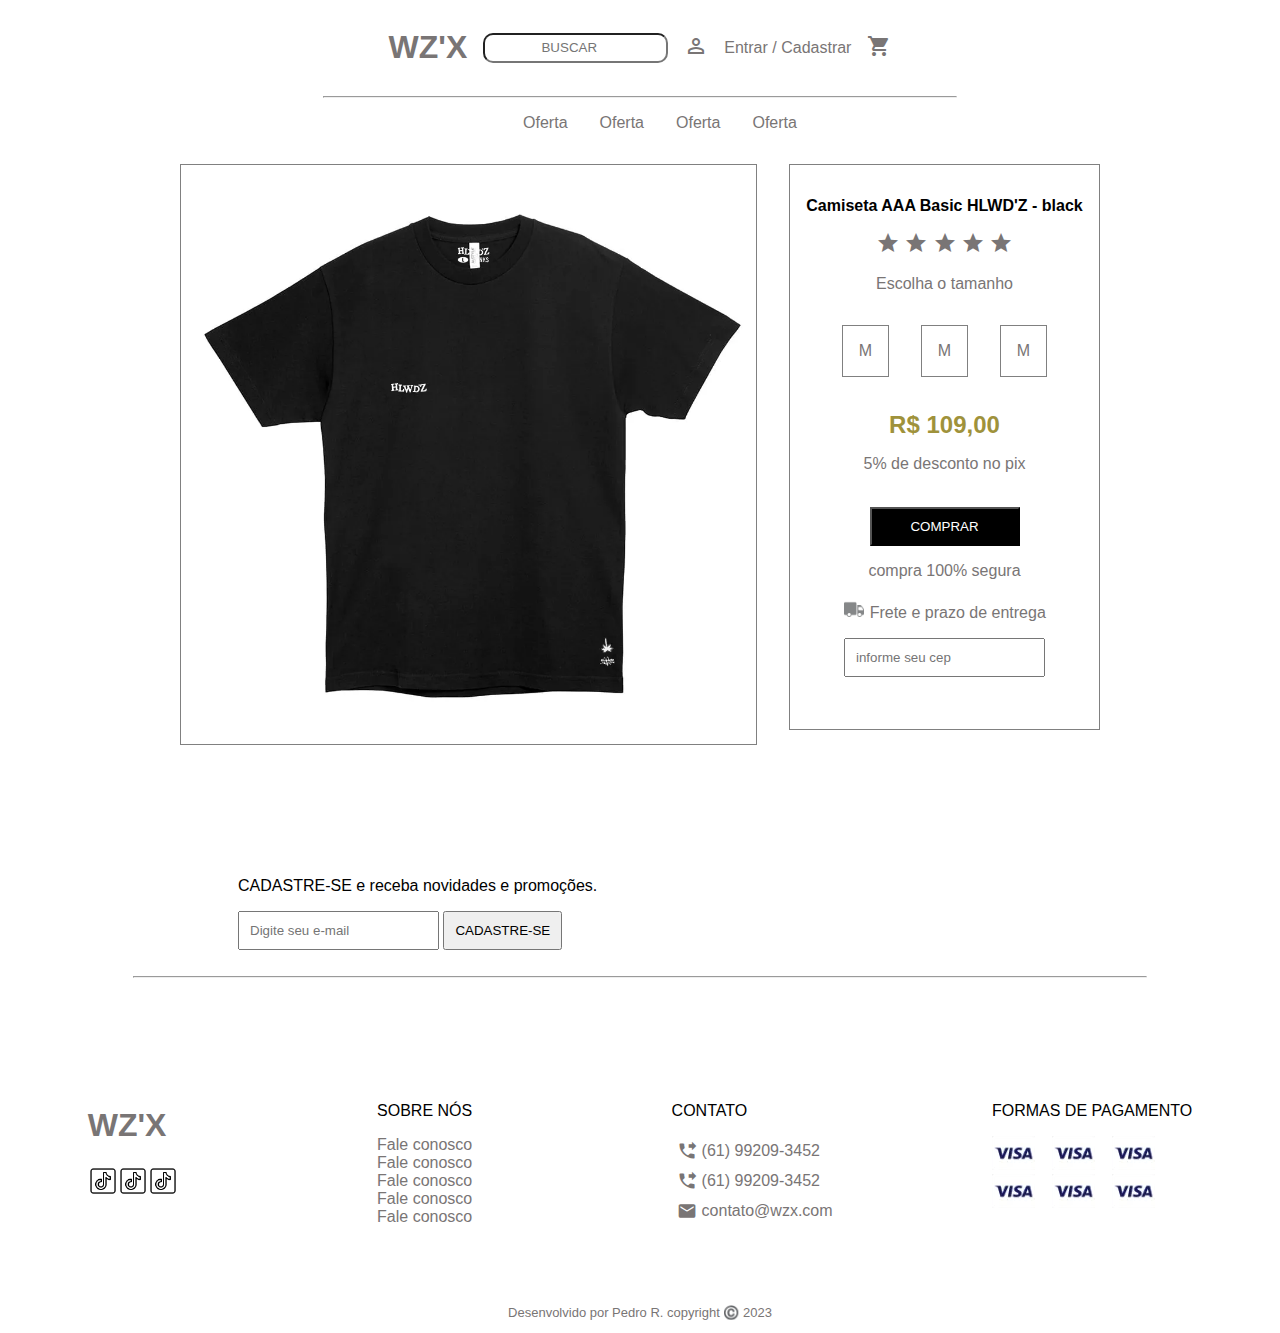
==== compra.html @ d4a6e05a "ajuste botão de compra" ====
<!DOCTYPE html>
<html lang="en">
<head>
    <meta charset="UTF-8">
    <meta http-equiv="X-UA-Compatible" content="IE=edge">
    <meta name="viewport" content="width=device-width, initial-scale=1.0">
    <link href="https://fonts.googleapis.com/icon?family=Material+Icons"rel="stylesheet">
    <link rel="stylesheet" href="style.css">
    <title>WZ'X</title>
</head>
<body onresize="mudouTamanho()">

    <div class="section-principal">
        <div class="logo">
            <h1 class="logo-texto">WZ'X</h1>
        </div>
        
        <div class="busca">
            <input class="input" type="search" name="" id="" placeholder="BUSCAR">
        </div>

        <div class="icone-perfil">
            <span class="material-icons md-48">perm_identity</span>
        </div>
        
        <div class="perfil">
            <span><a class="entrar" href="#">Entrar</a></span> /
            <span><a class="entrar" href="#">Cadastrar</a></span>
        </div>

        <div class="cart">
            <span class="material-icons md-48">shopping_cart</span>
        </div>


       
    </div>
    <hr>

    <div class="menu">
        <button class="botao"><span id="burguer" class="material-icons md-30" onclick="clickMenu()" >menu</span></button>
    </div>
    
    <ul class="menu-lista" id="itens">
        <li><a class="menu-item" href="#">Oferta</a></li>
        <li><a class="menu-item" href="#">Oferta</a></li>
        <li><a class="menu-item" href="#">Oferta</a></li>
        <li><a class="menu-item" href="#">Oferta</a></li>
    </ul>

    <div class="cartao-dois">
        <div class="card-dois">
            <div class="borda-dois">
                <img class="foto-compra" src="holly.PNG" alt="">
            </div>
        </div>

        <div class="card-tres">
            <div class="borda-tres">
                <p class="titulo-card">Camiseta AAA Basic HLWD'Z - black</p>

                <div class="avaliacao-dois">
                    <span id="star" class="material-icons md-18">star</span>
                    <span id="star" class="material-icons md-18">star</span>
                    <span id="star" class="material-icons md-18">star</span>
                    <span id="star" class="material-icons md-18">star</span>
                    <span id="star" class="material-icons md-18">star</span>
                </div>

                <p>Escolha o tamanho</p>
                <div class="tamanho">
            
                    <div class="cartao-tam">
                        <div class="card-tam">
                            <article class="card-principal-tam">
                                <p>M</p>
                            </article>
                        </div>
                    </div>

                    <div class="cartao-tam">
                        <div class="card-tam">
                            <article class="card-principal-tam">
                                <p>M</p>
                            </article>
                        </div>
                    </div>

                    <div class="cartao-tam">
                        <div class="card-tam">
                            <article class="card-principal-tam">
                                <p>M</p>
                            </article>
                        </div>
                    </div>
                </div>
                <br>
                
                <span class="preco-compra">R$ 109,00</span>
                <p>5% de desconto no pix</p>
                <br>
                <button class="comprar">COMPRAR</button>
                <p>compra 100% segura</p>
                <p> <span><img class="caminhao" src="icons8-caminhão-50.png" alt=""></span>  Frete e prazo de entrega</p>
                <input class="cep" type="text" placeholder="informe seu cep">
                <br><br><br>
            </div>
        </div>

    </div>

    <div class="section-dois">
        <div class="cadastro">
            <p class="texto-dois">CADASTRE-SE e receba  novidades e promoções.</p>
            <div class="formulario">
                <input class="email" type="email"  placeholder="Digite seu e-mail"> <button class="botao-dois">CADASTRE-SE</button>
            </div>
            
        </div>


    </div>
    <br>
    <hr class="teste">

    <footer class="footer">
        <div class="logo-footer">
            <h1>WZ'X</h1>
            <ul class="lista-redes">
                <li><a class="itens-redes" href="#"><img src="icons8-tik-tok-50.png" alt="" width="30px"></a></li>
                <li><a class="itens-redes" href="#"><img src="icons8-tik-tok-50.png" alt="" width="30px"></a></li>
                <li><a class="itens-redes" href="#"><img src="icons8-tik-tok-50.png" alt="" width="30px"></a></li>
            </ul>
        </div>

        <div class="sobre-nos">
            <ul class="lista-sobre">
                <p class="texto-footer">SOBRE NÓS</p>
                <li><a class="itens-sobre" href="#">Fale conosco</a></li>
                <li><a class="itens-sobre" href="#">Fale conosco</a></li>
                <li><a class="itens-sobre" href="#">Fale conosco</a></li>
                <li><a class="itens-sobre" href="#">Fale conosco</a></li>
                <li><a class="itens-sobre" href="#">Fale conosco</a></li>
            </ul>
        </div>

        <div class="contato">
            <ul class="lista-contato">
                <p class="texto-footer">CONTATO</p>
                <li class="teste-um">
                    <span class="material-icons md-20">phone_forwarded</span>
                    <a class="itens-contato" href="#">(61) 99209-3452</a> 
                </li>
                <li class="teste-um">
                    <span class="material-icons md-20">phone_forwarded</span>
                    <a class="itens-contato" href="#">(61) 99209-3452</a> 
                </li>
                <li class="teste-um">
                    <span class="material-icons md-20">mail</span>
                    <a class="itens-contato" href="#">contato@wzx.com</a> 
                </li>
              
            </ul>
        </div>
        
        <div class="pagamento">
            <p class="texto-footer">FORMAS DE PAGAMENTO</p>    
            <ul class="lista-pagamento">
                <li><a class="itens-pagamento" href="#"><img src="visa.PNG" alt=""></a></li>
                <li><a class="itens-pagamento" href="#"><img src="visa.PNG" alt=""></a></li>
                <li><a class="itens-pagamento" href="#"><img src="visa.PNG" alt=""></a></li>
                <li><a class="itens-pagamento" href="#"><img src="visa.PNG" alt=""></a></li>
                <li><a class="itens-pagamento" href="#"><img src="visa.PNG" alt=""></a></li>
                <li><a class="itens-pagamento" href="#"><img src="visa.PNG" alt=""></a></li>
            </ul>

        </div>
    </footer>

    <p class="copy">Desenvolvido por Pedro R.

        copyright ©️ 2023</p>

    <script>

        function mudouTamanho() {
            if (window.innerWidth >= 900) {
                itens.style.display = 'flex'
            } else {
                itens.style.display = 'none' 
            }
        }

        function clickMenu() {
            if (itens.style.display == 'block'){
                itens.style.display = 'none'
            } else {
                itens.style.display = 'block'
            }
        }
    </script>

    
</body>
</html>
---- style.css ----
body {
    font-family: Arial, Helvetica, sans-serif;
    color: rgb(121, 117, 117);
    top: 0;
    left: 0;
    right: 0;
    background-color: white;
}


.menu-lista {
    display: flex;
    list-style: none;
    justify-content: center;
}

.menu-item {
    padding: 1em;
    text-decoration: none;
    color: rgb(121, 117, 117);
}

.section-principal {
    display: flex;
    align-items: center;
    justify-content: center;
}

.busca {
    padding: 1em;
}

.input {
    text-align: center;
    border-radius: 10px;
    height: 30px;
}



.perfil {
    padding: 1em;
}

.entrar {
    text-decoration: none;
    color: rgb(121, 117, 117);
}

.cadastrar {
    color: rgb(121, 117, 117);
}

hr {
    width: 50%;
}

.botao {
    display: none;
}

.cartao {
    display: grid;
    grid-template-columns: 25% 25% 25%;
    justify-content: center;
    padding-top: 100px;
    gap: 2em;
}

.card {
    padding: 1em;
    width: 250px;
}

.card-principal {
    border: 1px solid rgb(193, 193, 193);
    width: 250px;
    height: 500px;
}

.foto-card {
    width: 250px;
}

.texto-card {
    padding: 2.5em;
}

#star {
    padding-top: 0;
    padding: 0;
}

.avaliacao {
    padding: 0;
    padding-top: 0;
}

.ver-produto {
    padding: 10px;
    color: white;
    background-color: black;
    margin-top: 10px;
}

.titulo-card {
    font-weight: bold;
    color: black;
}

.preco {
    font-weight: bold;
    color: rgb(159, 146, 59);
}

.section-dois {
    padding-left: 230px;
    padding-top: 100px;
    color: black;
}

.email {
    padding: 10px;
}

.botao-dois {
    padding: 10px;
}

.teste {
    width: 80%;
}

.footer {
    padding-top: 100px;
    display: flex;
    justify-content: space-around;
}

.lista-redes {
    display: flex;
    list-style: none;
    padding-left: 0;
    padding-top: 0;
}

.lista-sobre {
    list-style: none;

}

.itens-sobre {
    text-decoration: none;
    color: rgb(121, 117, 117);
    line-height: 1em;
}

.material-icons.md-20 {
    font-size: 20px;
    padding: 5px;

}

.teste-um {
    display: flex;
    align-items: center;
}

.lista-contato {
    list-style: none;
}

.itens-contato {
    text-decoration: none;
    color: rgb(121, 117, 117);
}

.lista-pagamento {
    list-style: none;
    display: grid;
    grid-template-columns: 30% 30% 30%;
    padding-left: 0;
}

.itens-pagamento {
    
}

.texto-footer {
    color: black;
}

.copy {
    padding-top: 50px;
    font-size: 13px;
    text-align: center;
}

.cartao-dois {
    display: flex;
    justify-content: center;
}

.borda-dois {
    border: 1px solid gray;
}

.card-dois {
    padding: 1em;
}

.card-tres {
    padding: 1em;
    text-align: center;
}

.borda-tres {
    border: 1px solid gray;
    padding: 1em;
}

.avaliacao-dois {
    text-align: center;
}

.texto-pagamento {
    color: white;
    text-align: center;
}

.tamanho {
    display: flex;
    justify-content: center;
}

.cartao-tam {
    padding: 1em;
}

.card-tam {
    text-align: center;
    width: 45px;
    border: 1px solid gray;
}

.preco-compra {
    align-items: center;
    text-align: center;
    font-weight: bold;
    color: rgb(159, 146, 59);
    font-size: 24px;
}

.comprar {
    color: white;
    background-color: black;
    padding: 10px;
    width: 150px;
}

.cep {
    padding: 10px;
}

.caminhao {
    width: 20px;
    padding: 1px;
}

@media screen and  (max-device-width: 900px) {

    .menu {
        display: flex;
        justify-content: end;
        margin-top: -70px;
        padding-right: 10px;
    }

    .menu-lista{
        display: none;
        height: 100%;
        text-align: end;
    }

    .botao {
        display: block;
        background: none;
        border: none;
        color: rgb(121, 117, 117);
    }

    .material-icons.md-30 {
        font-size: 28px;
    }

    .section-principal {
        display: flex;
        justify-content: center;
        padding-left: 0;
        padding-right: 50px;

        
    }

    .icone-perfil {
        display: none;
    }

    .perfil {
        display: none;
    }
    

    .menu-item {
        display: inline-block;
        text-align: end;
    }

    #burguer {
        display: block;
        cursor: pointer;
    }

    .cartao {
        display: grid;
        grid-template-columns: 50% 50%;
        justify-content: center;
        padding-top: 100px;
        gap: 1em;
    }
    
    .card {
        padding: 1em;
    }
    
    .card-principal {
        border: 1px solid rgb(193, 193, 193);
        width: 150px;
        height: 380px;
    }

    .foto-card {
        width: 150px;
        height: 140px;
    }

    .material-icons.md-18 {
        font-size: 20px;
    }

    .texto-card {
        padding: 1em;
    }

    .section-dois {
        padding-left: 0;
        padding-top: 100px;
        color: black;
    }

    .footer {
        padding-top: 100px;
        display: grid;
        justify-content: center;
        text-align: center;
        align-items: center;
        padding-left: 0;
    }

    .lista-redes {
        justify-content: center;
    }

    .sobre-nos {
        padding-left: 0;
    }

    .lista-sobre {
        padding-left: 0;
    }

    .contato {
        padding-left: 0;
    }

    .lista-contato {
        padding-left: 0;
    }

    .pagamento {
        padding-left: 0;
    }

    .teste {
        width: 50%;
    }

    .cartao-dois {
        display: block;
        justify-content: center;
    }

    .foto-compra {
        width: 340px;
    }



}
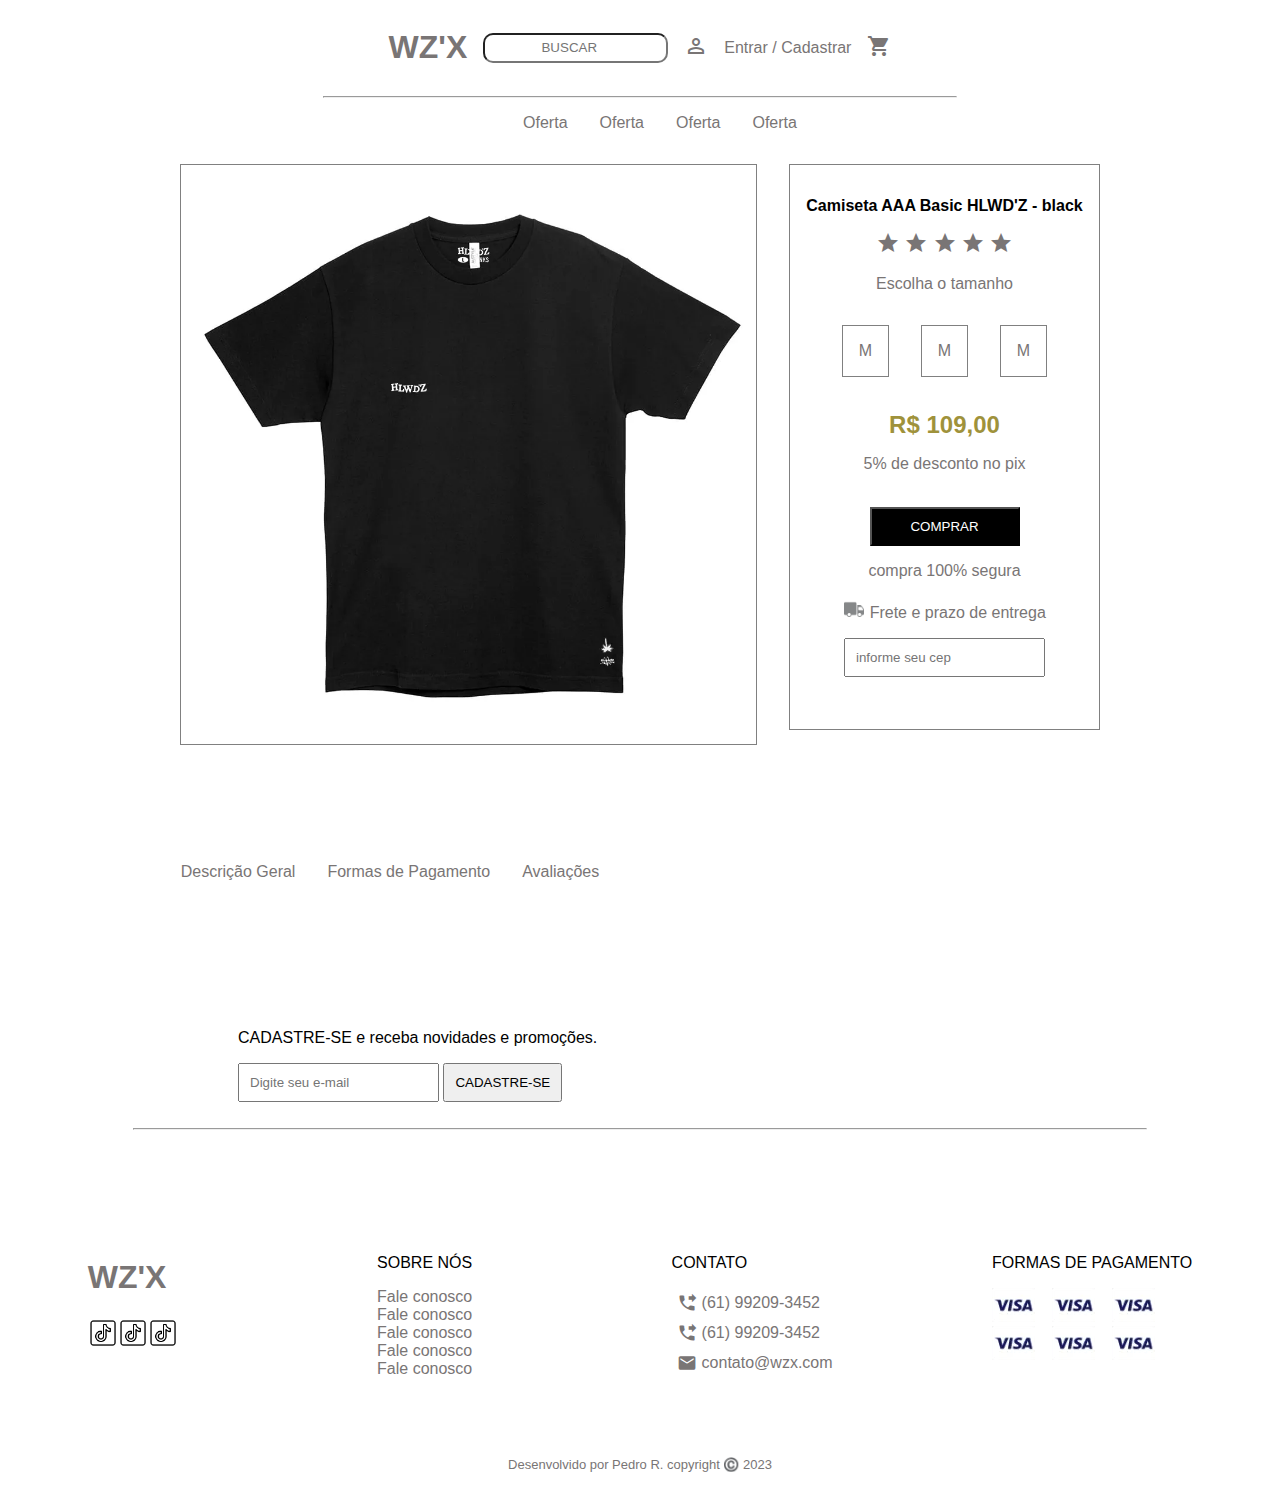
==== commit 23b628f1: "nova section descrição" ====
--- a/compra.html
+++ b/compra.html
@@ -12,7 +12,7 @@
 
     <div class="section-principal">
         <div class="logo">
-            <h1 class="logo-texto">WZ'X</h1>
+            <a class="logo-a" href="index.html"><h1 class="logo-texto">WZ'X</h1></a>
         </div>
         
         <div class="busca">
@@ -109,6 +109,12 @@
 
     </div>
 
+    <div class="descricao">
+        <p class="itens-desc">Descrição Geral</p>
+        <p class="itens-desc">Formas de Pagamento</p>
+        <p class="itens-desc">Avaliações</p>
+    </div>
+
     <div class="section-dois">
         <div class="cadastro">
             <p class="texto-dois">CADASTRE-SE e receba  novidades e promoções.</p>
--- a/style.css
+++ b/style.css
@@ -5,6 +5,12 @@
     left: 0;
     right: 0;
     background-color: white;
+}
+
+.logo-a {
+    color: rgb(121, 117, 117);
+    list-style: none;
+    text-decoration: none;
 }
 
 
@@ -265,6 +271,17 @@
 .caminhao {
     width: 20px;
     padding: 1px;
+}
+
+.descricao {
+    padding-top: 70px;
+    display: flex;
+    justify-content: center;
+    padding-right: 500px;
+}
+
+.itens-desc {
+    padding: 1em;
 }
 
 @media screen and  (max-device-width: 900px) {
@@ -401,9 +418,9 @@
     }
 
     .foto-compra {
-        width: 340px;
-    }
-
-
-
-}
+        width: 320px;
+    }
+
+
+
+}
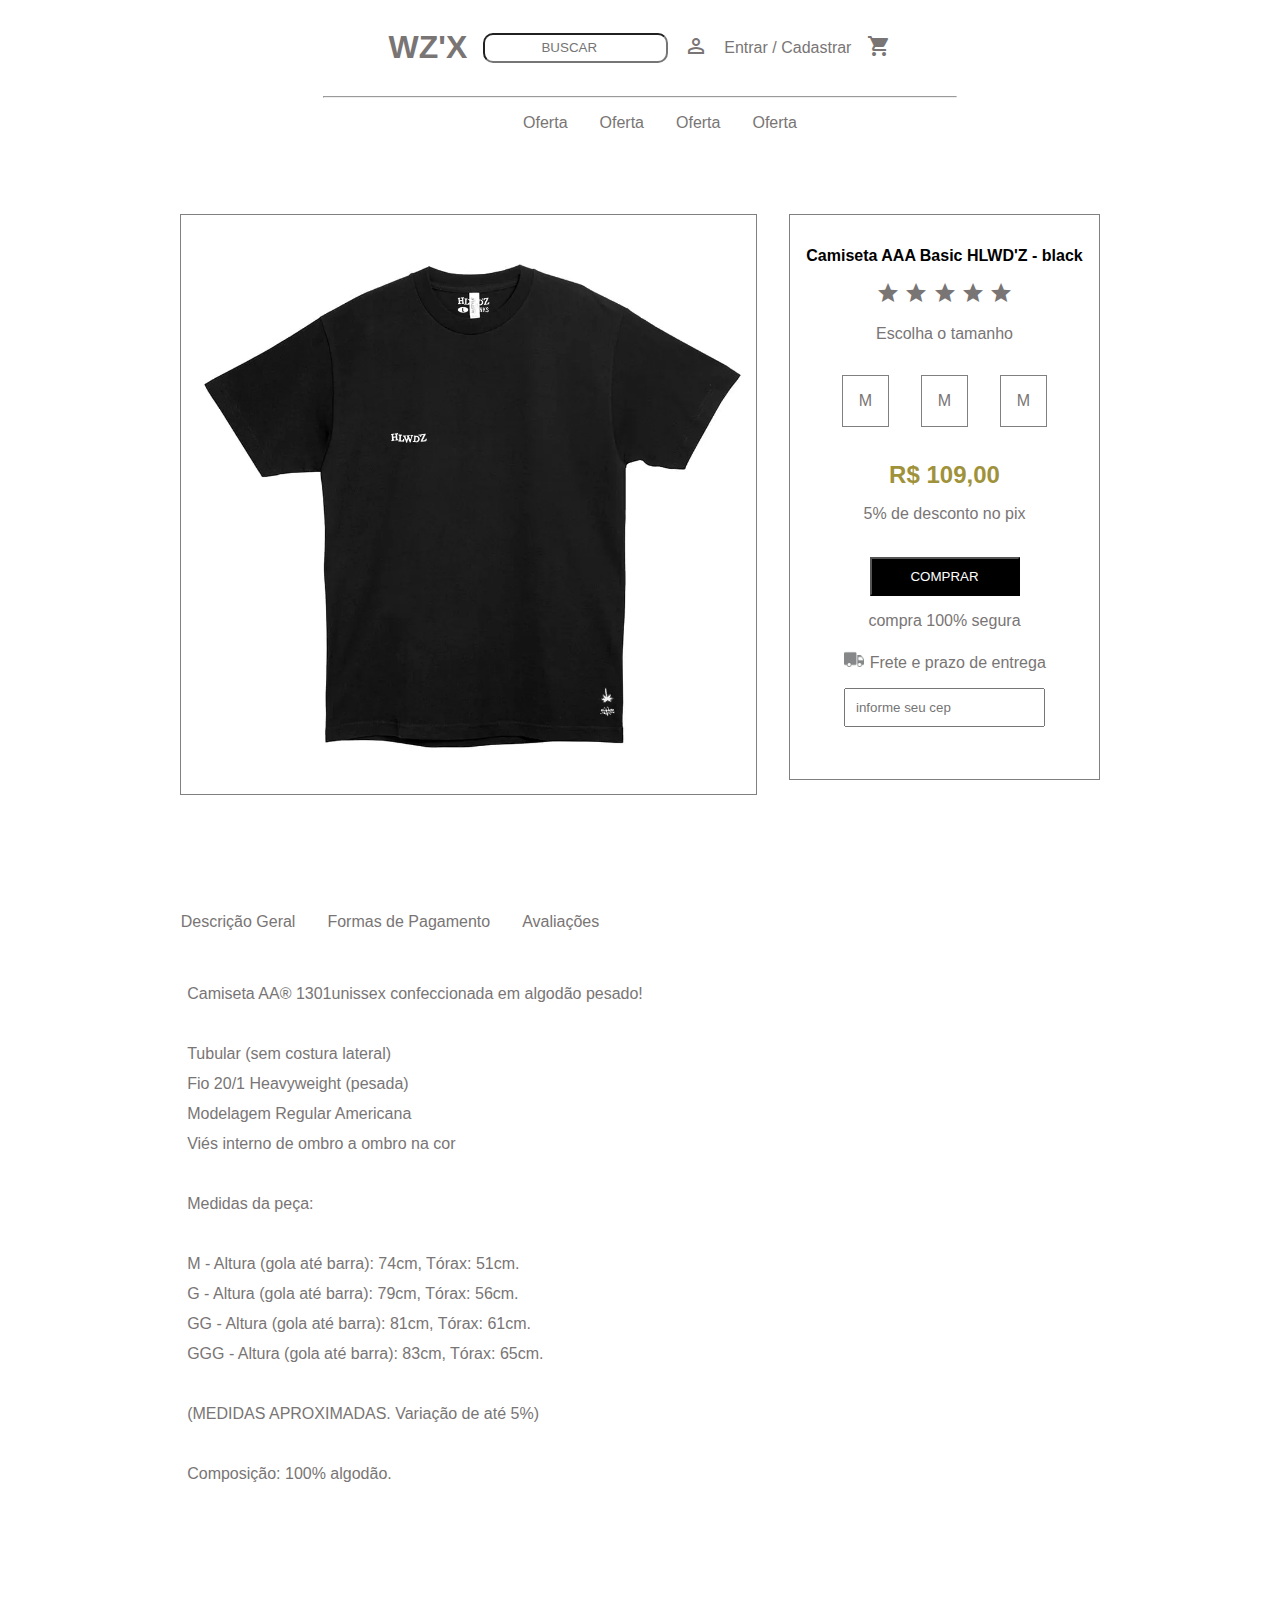
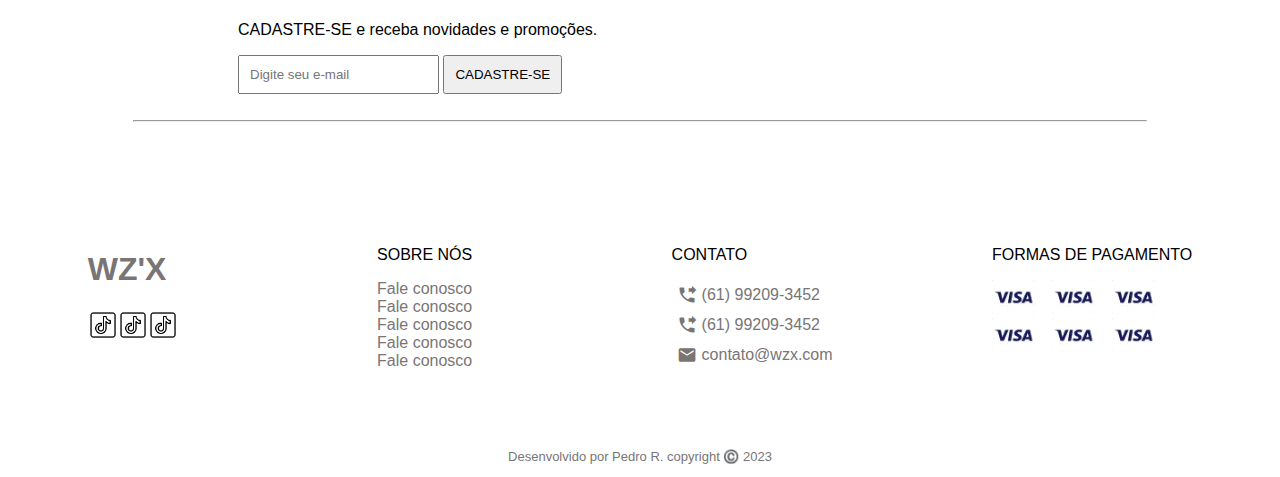
==== commit e24b4f66: "ajuste descrição" ====
--- a/compra.html
+++ b/compra.html
@@ -115,6 +115,27 @@
         <p class="itens-desc">Avaliações</p>
     </div>
 
+    <div class="descricao-dois">
+        <p class="itens-desc-dois">Camiseta  AA® 1301unissex confeccionada em algodão pesado! <br><br>
+
+            Tubular (sem costura lateral) <br>
+            Fio 20/1 Heavyweight (pesada) <br>
+            Modelagem Regular Americana <br>
+            Viés interno de ombro a ombro na cor <br><br>
+            
+            Medidas da peça: <br><br>
+            
+            M - Altura (gola até barra): 74cm, Tórax: 51cm. <br>
+            G - Altura (gola até barra): 79cm, Tórax: 56cm. <br>
+            GG - Altura (gola até barra): 81cm, Tórax: 61cm. <br>
+            GGG - Altura (gola até barra): 83cm, Tórax: 65cm. <br><br>
+            
+            (MEDIDAS APROXIMADAS. Variação de até 5%) <br><br>
+            
+            Composição: 100% algodão.</p>
+
+    </div>
+
     <div class="section-dois">
         <div class="cadastro">
             <p class="texto-dois">CADASTRE-SE e receba  novidades e promoções.</p>
--- a/style.css
+++ b/style.css
@@ -203,6 +203,7 @@
 }
 
 .cartao-dois {
+    padding-top: 50px;
     display: flex;
     justify-content: center;
 }
@@ -282,6 +283,16 @@
 
 .itens-desc {
     padding: 1em;
+}
+
+.descricao-dois {
+    display: flex;
+    justify-content: center;
+    padding-right: 450px;
+}
+
+.itens-desc-dois {
+    line-height: 30px;
 }
 
 @media screen and  (max-device-width: 900px) {
@@ -421,6 +432,14 @@
         width: 320px;
     }
 
-
-
-}
+    .descricao-dois {
+        padding-right: 0;
+    }
+
+    .descricao {
+        padding-right: 0;
+    }
+
+
+
+}
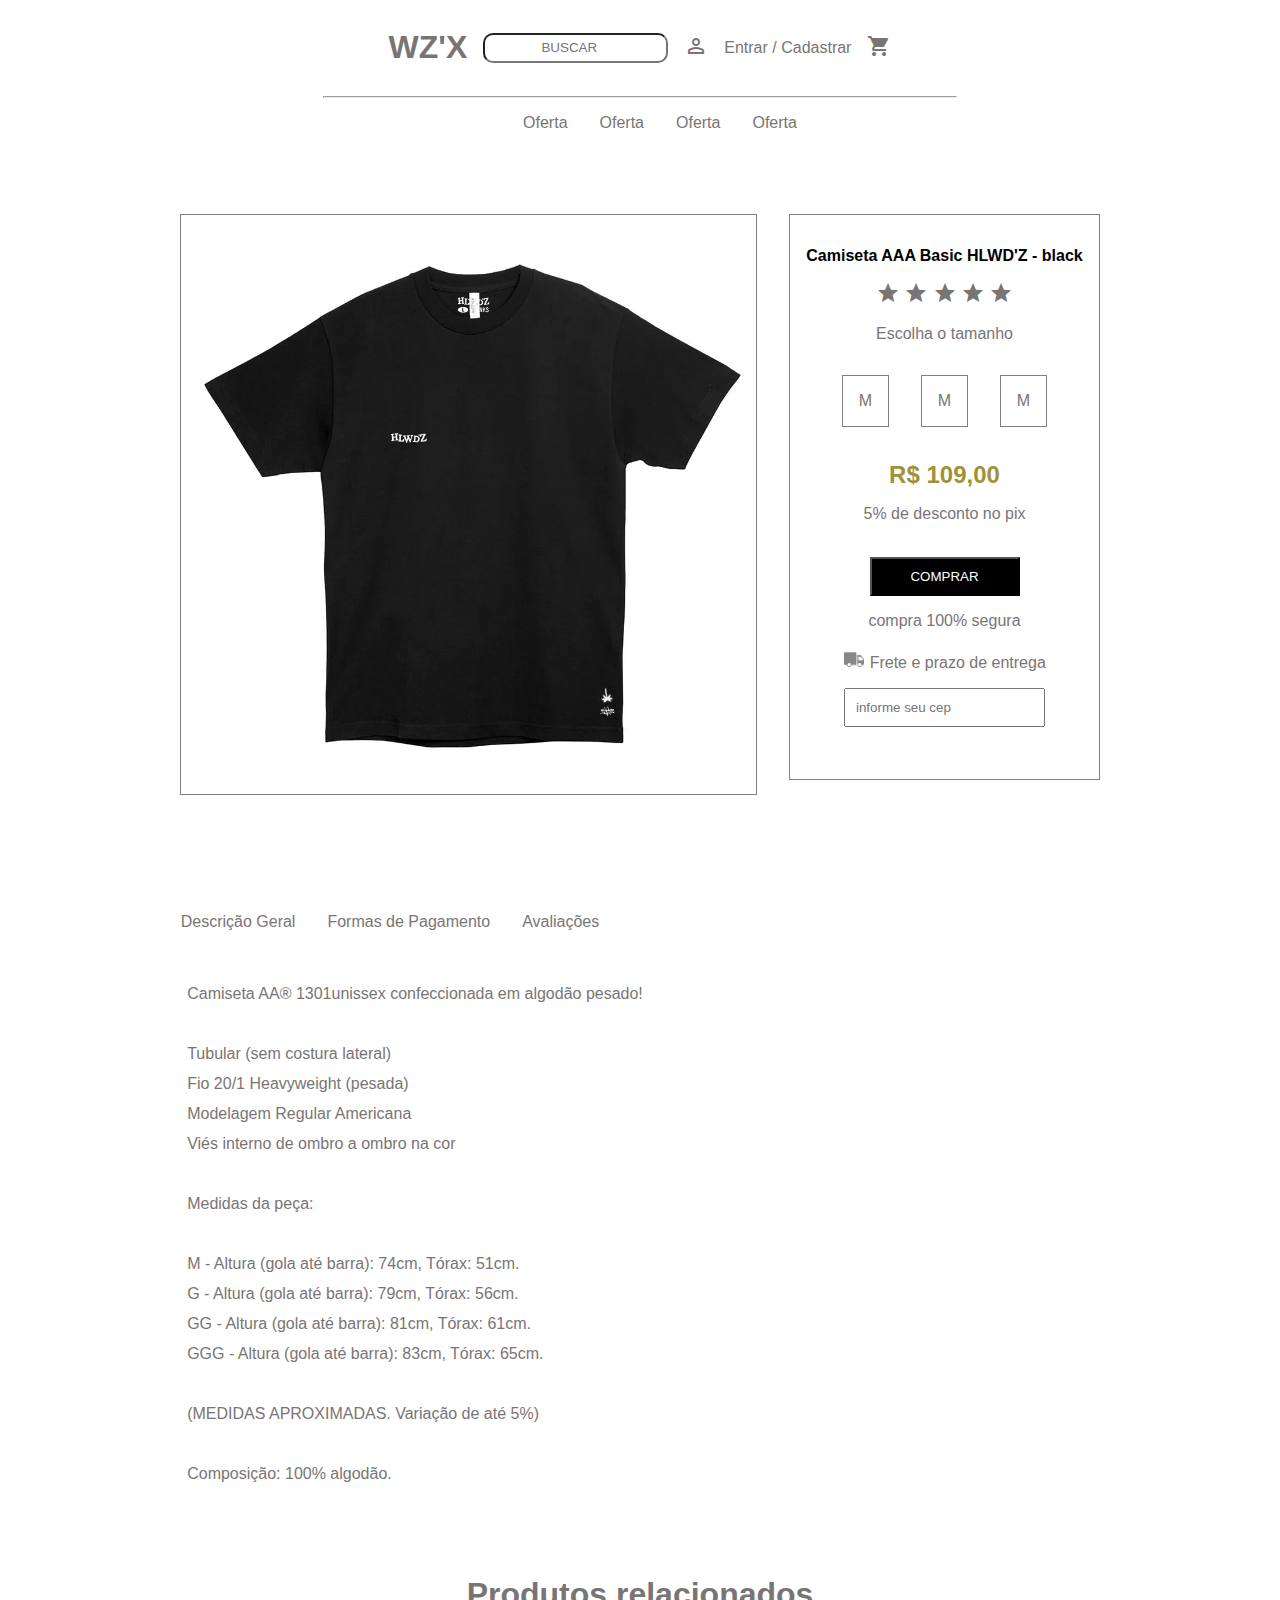
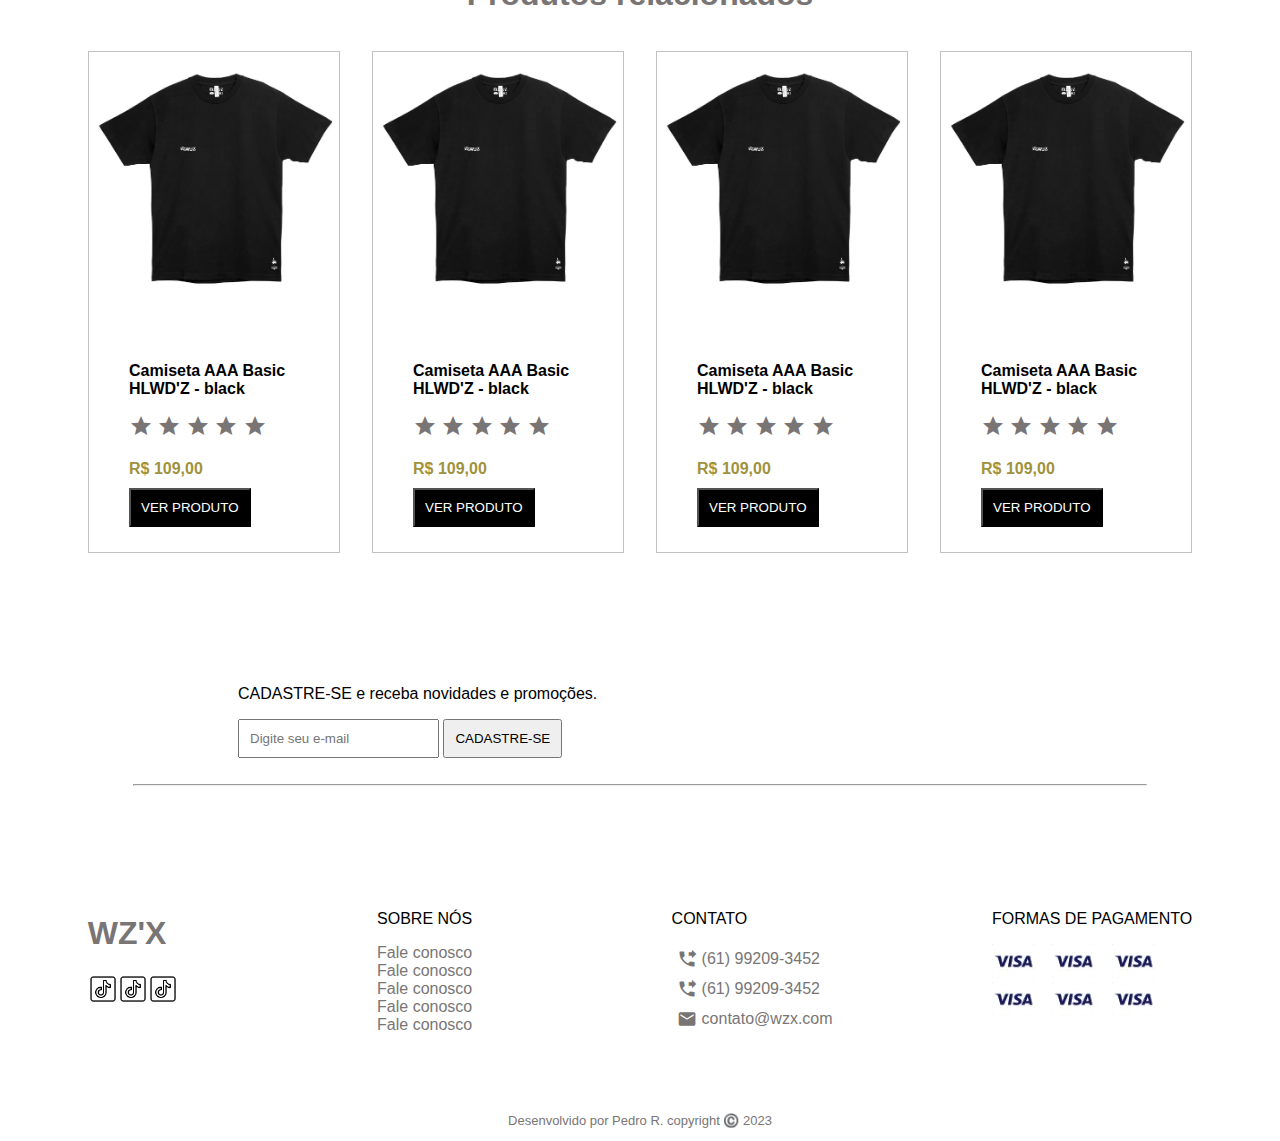
==== commit fa0ca01a: "nova section produtos relacionados" ====
--- a/compra.html
+++ b/compra.html
@@ -134,6 +134,86 @@
             
             Composição: 100% algodão.</p>
 
+    </div>
+
+    <h1 class="produtos-rel">Produtos relacionados</h1>
+
+    <div class="cartao-rel">
+        <div class="card-rel">
+            <article class="card-principal">
+                <img class="foto-card" src="holly.PNG" alt="" width="280px">
+                <div class="texto-card">
+                    <p class="titulo-card">Camiseta AAA Basic HLWD'Z - black</p>
+                    <div class="avaliacao">
+                        <span id="star" class="material-icons md-18">star</span>
+                        <span id="star" class="material-icons md-18">star</span>
+                        <span id="star" class="material-icons md-18">star</span>
+                        <span id="star" class="material-icons md-18">star</span>
+                        <span id="star" class="material-icons md-18">star</span>
+                    </div>
+                    <br>
+                    <span class="preco">R$ 109,00</span>
+                    <a href="compra.html"><button class="ver-produto">VER PRODUTO</button></a>
+                </div>
+            </article>  
+        </div>
+
+        <div class="card-rel">
+            <article class="card-principal">
+                <img class="foto-card" src="holly.PNG" alt="" width="280px">
+                <div class="texto-card">
+                    <p class="titulo-card">Camiseta AAA Basic HLWD'Z - black</p>
+                    <div class="avaliacao">
+                        <span id="star" class="material-icons md-18">star</span>
+                        <span id="star" class="material-icons md-18">star</span>
+                        <span id="star" class="material-icons md-18">star</span>
+                        <span id="star" class="material-icons md-18">star</span>
+                        <span id="star" class="material-icons md-18">star</span>
+                    </div>
+                    <br>
+                    <span class="preco">R$ 109,00</span>
+                    <a href="compra.html"><button class="ver-produto">VER PRODUTO</button></a>
+                </div>
+            </article>  
+        </div>
+
+        <div class="card-rel">
+            <article class="card-principal">
+                <img class="foto-card" src="holly.PNG" alt="" width="280px">
+                <div class="texto-card">
+                    <p class="titulo-card">Camiseta AAA Basic HLWD'Z - black</p>
+                    <div class="avaliacao">
+                        <span id="star" class="material-icons md-18">star</span>
+                        <span id="star" class="material-icons md-18">star</span>
+                        <span id="star" class="material-icons md-18">star</span>
+                        <span id="star" class="material-icons md-18">star</span>
+                        <span id="star" class="material-icons md-18">star</span>
+                    </div>
+                    <br>
+                    <span class="preco">R$ 109,00</span>
+                    <a href="compra.html"><button class="ver-produto">VER PRODUTO</button></a>
+                </div>
+            </article>  
+        </div>
+
+        <div class="card-rel">
+            <article class="card-principal">
+                <img class="foto-card" src="holly.PNG" alt="" width="280px">
+                <div class="texto-card">
+                    <p class="titulo-card">Camiseta AAA Basic HLWD'Z - black</p>
+                    <div class="avaliacao">
+                        <span id="star" class="material-icons md-18">star</span>
+                        <span id="star" class="material-icons md-18">star</span>
+                        <span id="star" class="material-icons md-18">star</span>
+                        <span id="star" class="material-icons md-18">star</span>
+                        <span id="star" class="material-icons md-18">star</span>
+                    </div>
+                    <br>
+                    <span class="preco">R$ 109,00</span>
+                    <a href="compra.html"><button class="ver-produto">VER PRODUTO</button></a>
+                </div>
+            </article>  
+        </div>
     </div>
 
     <div class="section-dois">
--- a/style.css
+++ b/style.css
@@ -295,6 +295,20 @@
     line-height: 30px;
 }
 
+.produtos-rel {
+    text-align: center;
+    padding-top: 50px;
+}
+
+.cartao-rel {
+    display: flex;
+    justify-content: center;
+}
+
+.card-rel {
+    padding: 1em;
+}
+
 @media screen and  (max-device-width: 900px) {
 
     .menu {
@@ -440,6 +454,11 @@
         padding-right: 0;
     }
 
-
-
-}
+    .cartao-rel {
+        display: grid;
+        grid-template-columns: 50% 50%;
+        justify-content: center;
+    }
+
+
+}
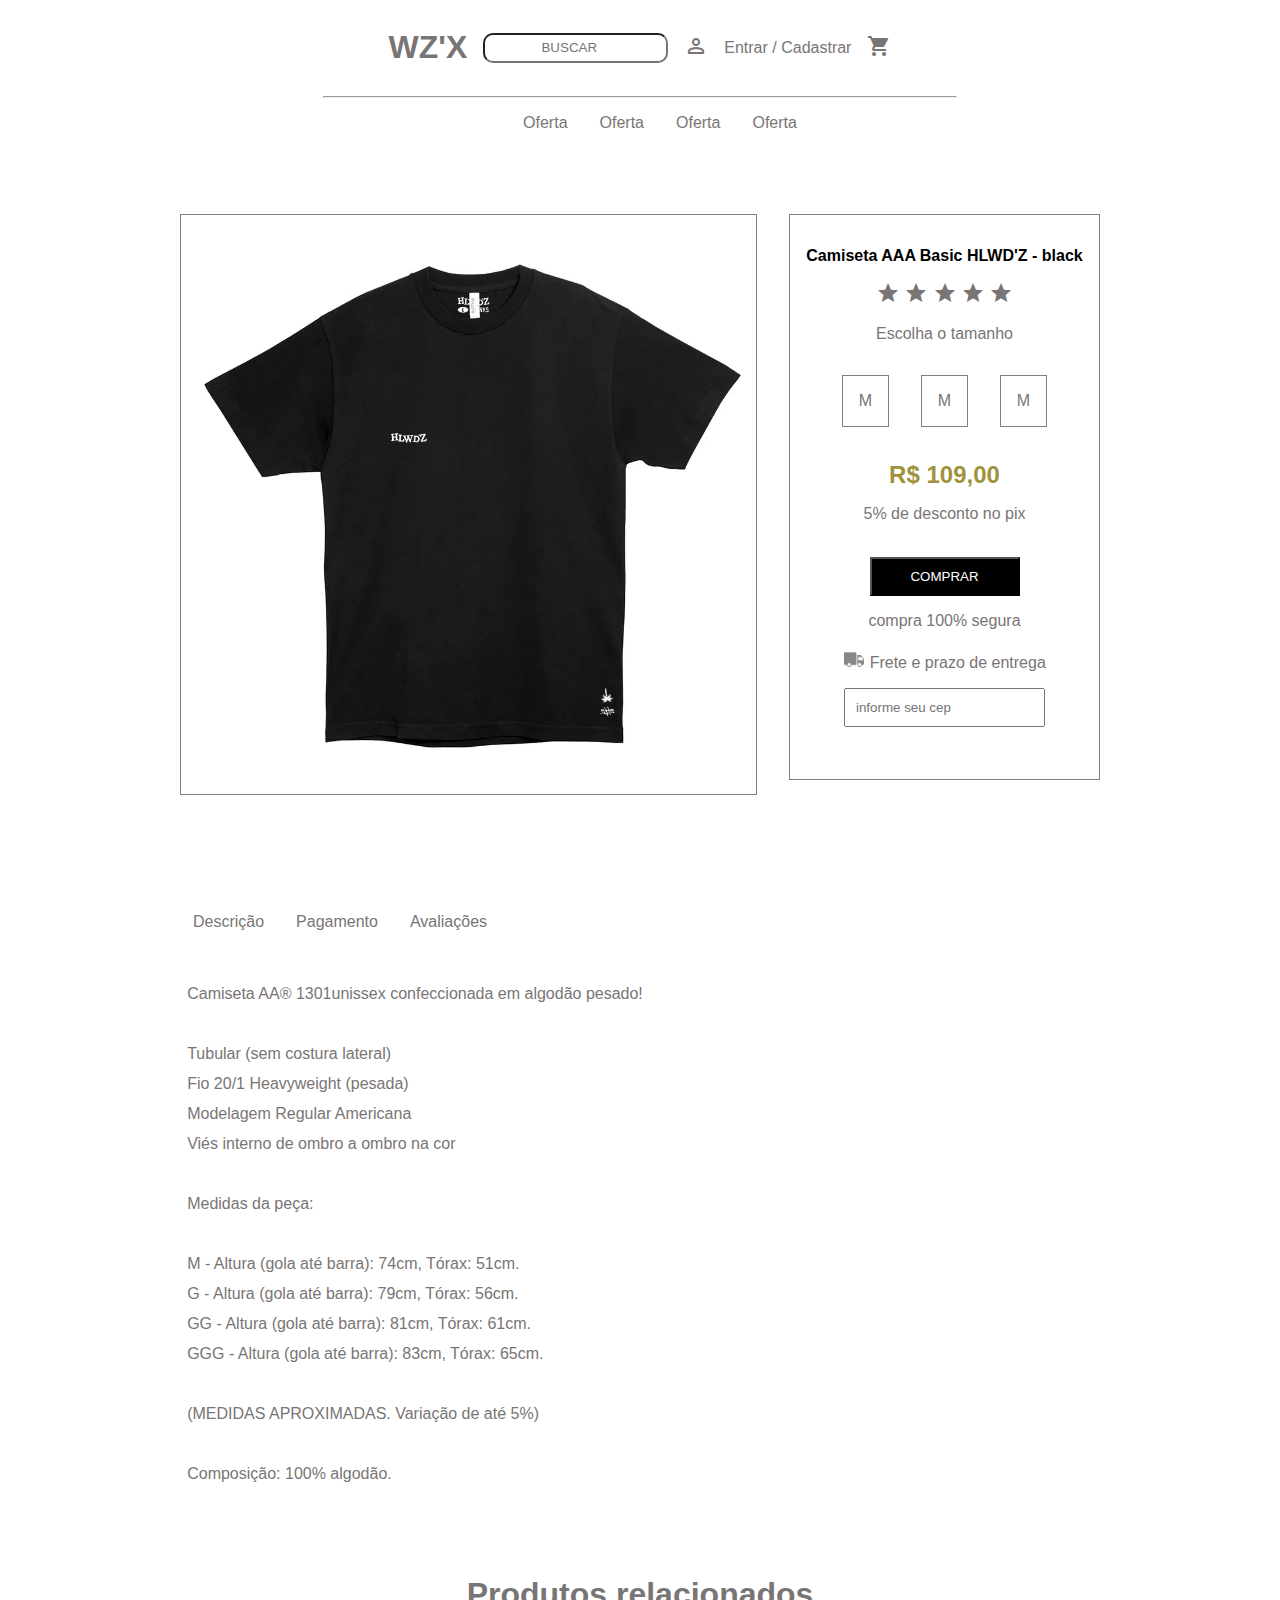
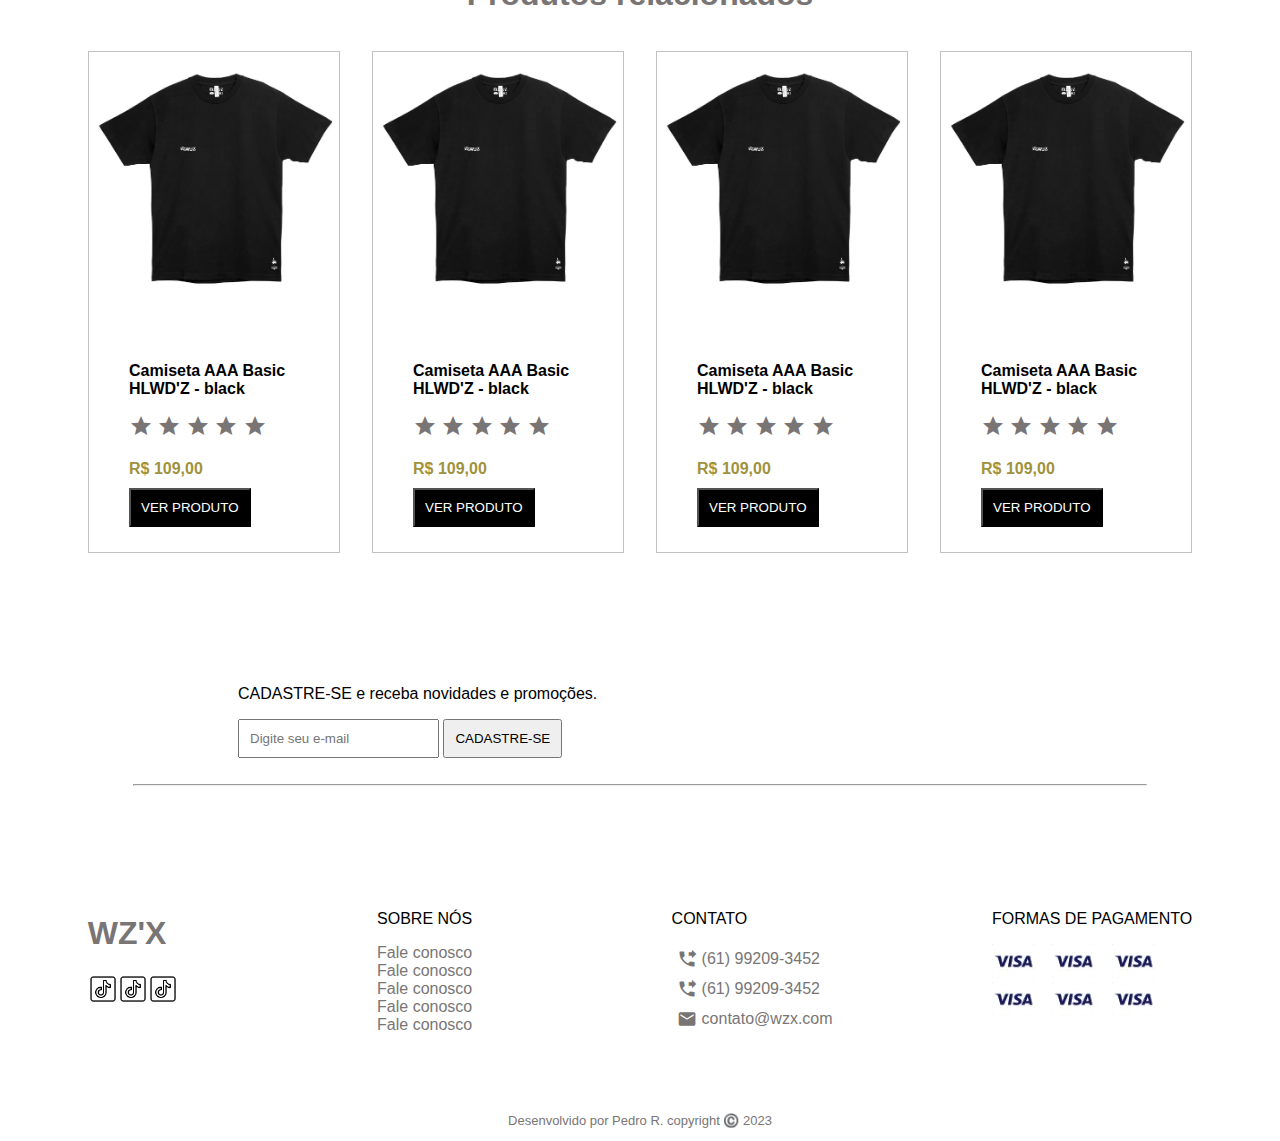
==== commit be7f1daf: "ajuste descrição" ====
--- a/compra.html
+++ b/compra.html
@@ -110,8 +110,8 @@
     </div>
 
     <div class="descricao">
-        <p class="itens-desc">Descrição Geral</p>
-        <p class="itens-desc">Formas de Pagamento</p>
+        <p class="itens-desc">Descrição</p>
+        <p class="itens-desc">Pagamento</p>
         <p class="itens-desc">Avaliações</p>
     </div>
 
--- a/style.css
+++ b/style.css
@@ -278,7 +278,7 @@
     padding-top: 70px;
     display: flex;
     justify-content: center;
-    padding-right: 500px;
+    padding-right: 600px;
 }
 
 .itens-desc {
@@ -450,6 +450,11 @@
         padding-right: 0;
     }
 
+    .itens-desc-dois {
+        padding-left: 10px;
+        line-height: 30px;
+    }
+
     .descricao {
         padding-right: 0;
     }
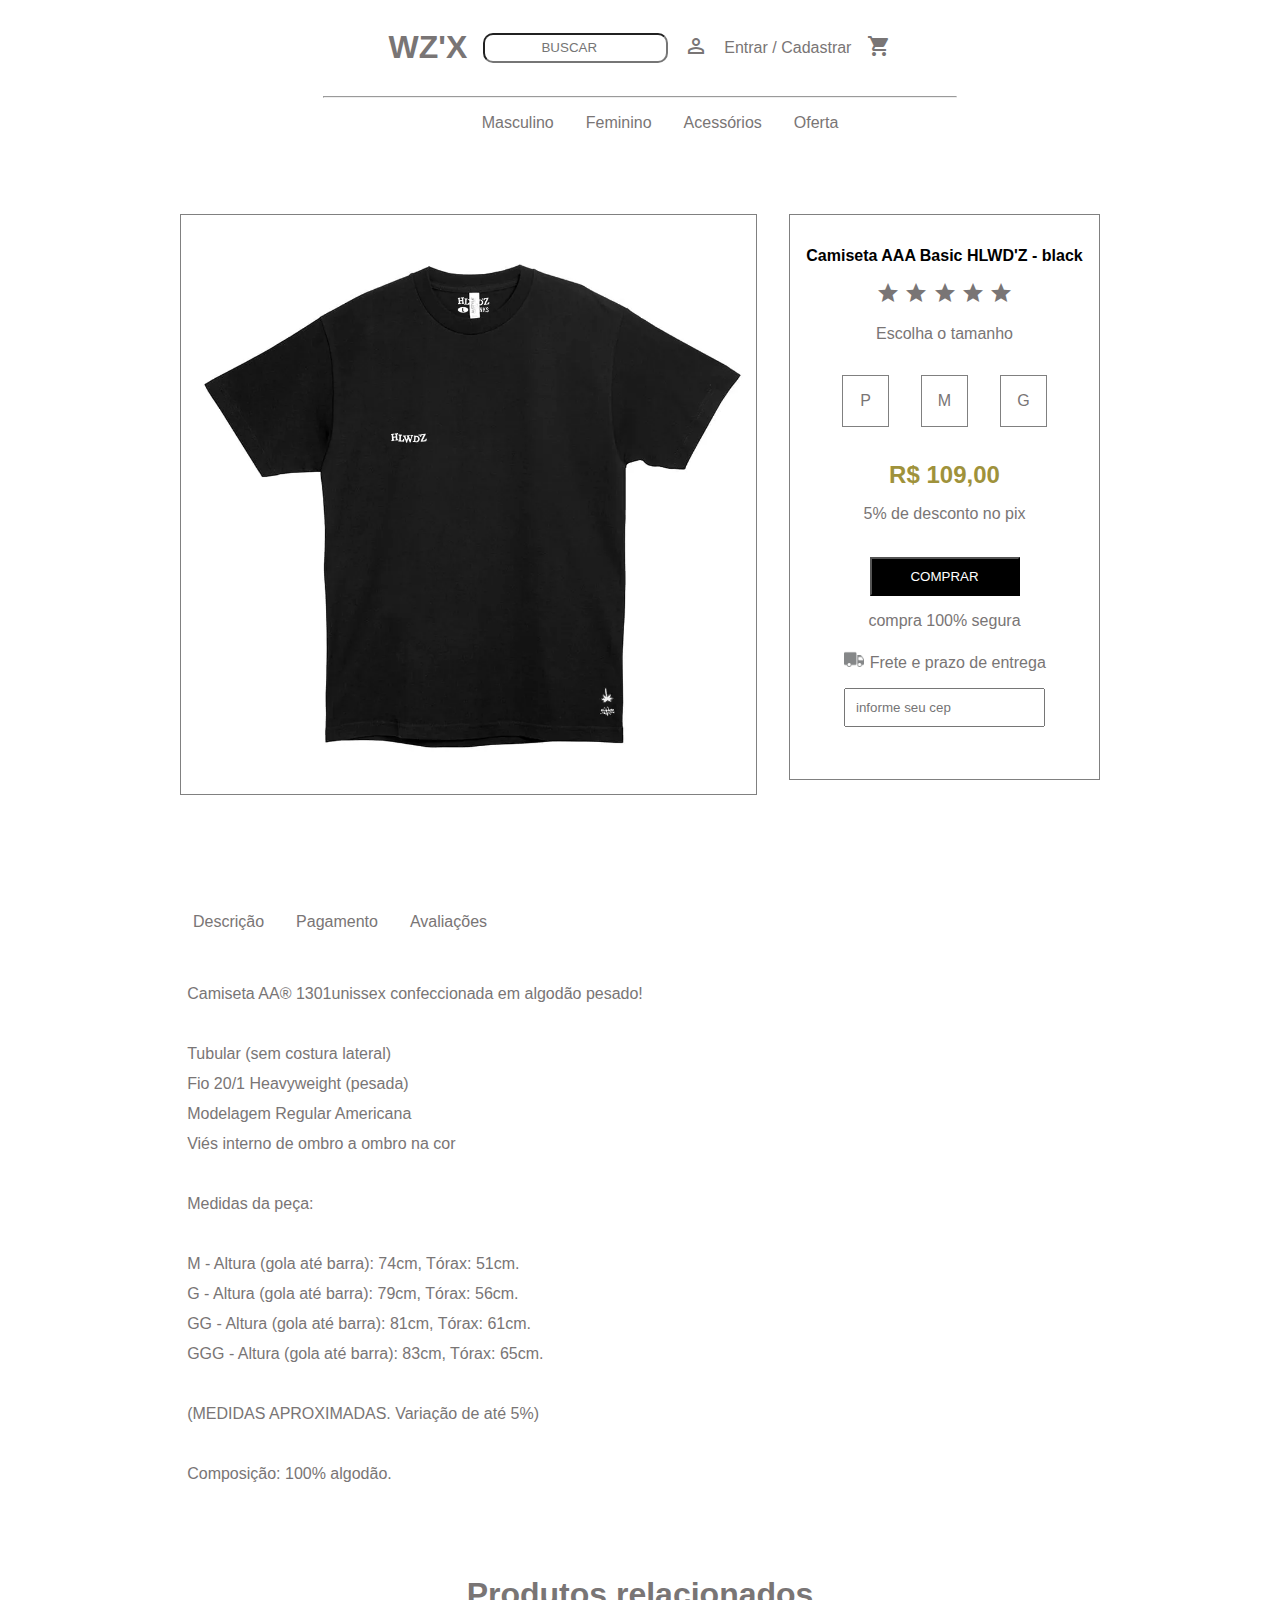
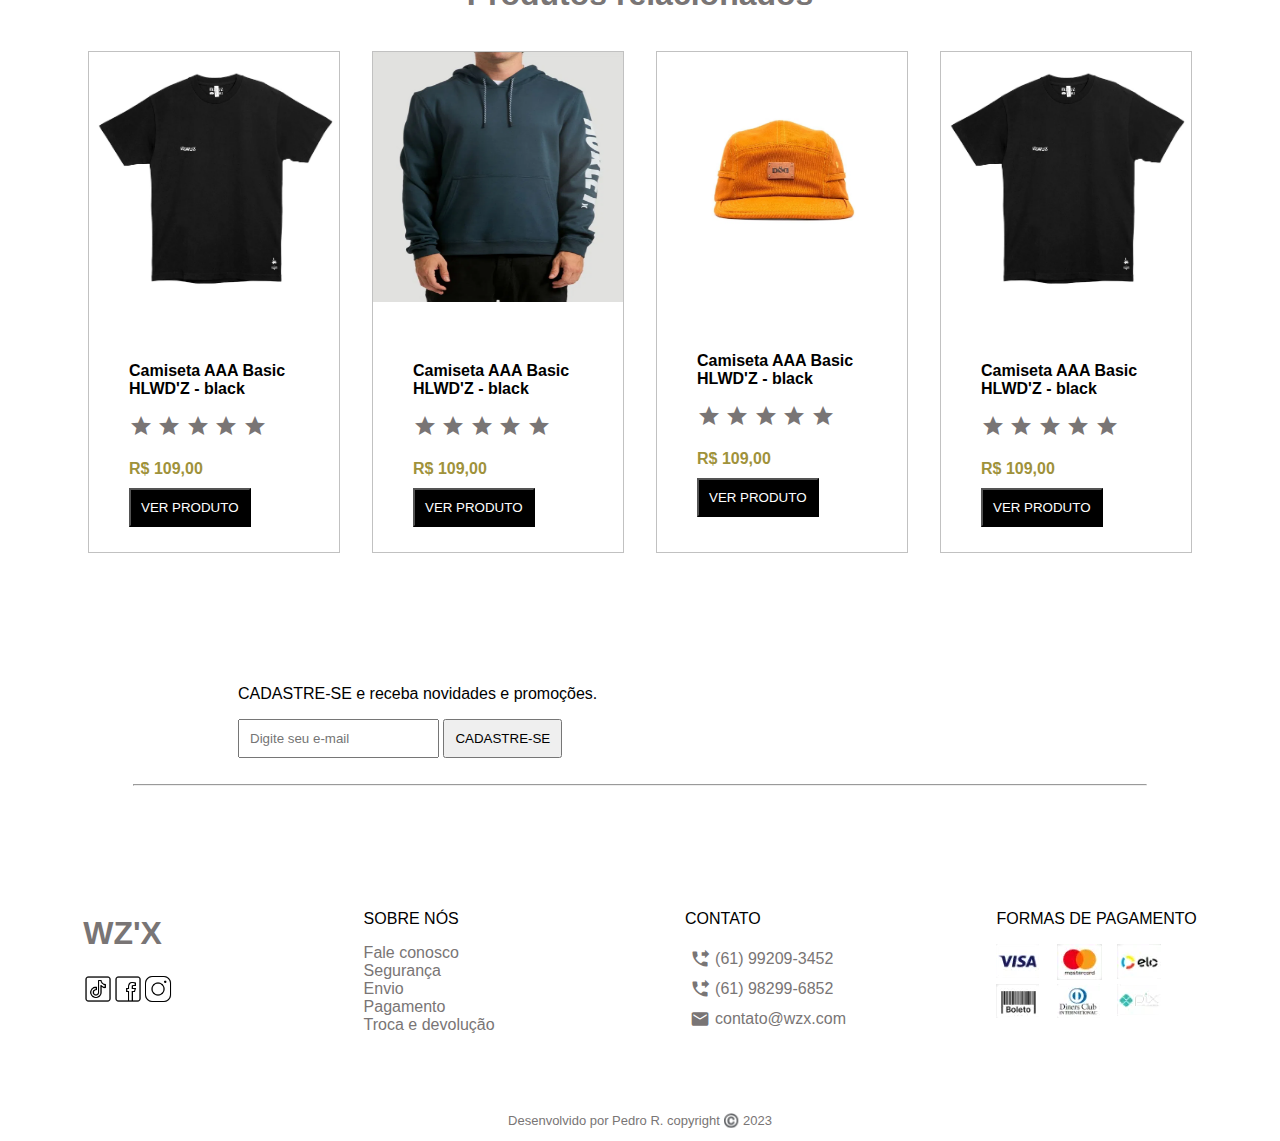
==== commit 68e1c2f3: "ajuste página final" ====
--- a/compra.html
+++ b/compra.html
@@ -42,9 +42,9 @@
     </div>
     
     <ul class="menu-lista" id="itens">
-        <li><a class="menu-item" href="#">Oferta</a></li>
-        <li><a class="menu-item" href="#">Oferta</a></li>
-        <li><a class="menu-item" href="#">Oferta</a></li>
+        <li><a class="menu-item" href="#">Masculino</a></li>
+        <li><a class="menu-item" href="#">Feminino</a></li>
+        <li><a class="menu-item" href="#">Acessórios</a></li>
         <li><a class="menu-item" href="#">Oferta</a></li>
     </ul>
 
@@ -70,6 +70,14 @@
                 <p>Escolha o tamanho</p>
                 <div class="tamanho">
             
+                    <div class="cartao-tam">
+                        <div class="card-tam">
+                            <article class="card-principal-tam">
+                                <p>P</p>
+                            </article>
+                        </div>
+                    </div>
+
                     <div class="cartao-tam">
                         <div class="card-tam">
                             <article class="card-principal-tam">
@@ -81,15 +89,7 @@
                     <div class="cartao-tam">
                         <div class="card-tam">
                             <article class="card-principal-tam">
-                                <p>M</p>
-                            </article>
-                        </div>
-                    </div>
-
-                    <div class="cartao-tam">
-                        <div class="card-tam">
-                            <article class="card-principal-tam">
-                                <p>M</p>
+                                <p>G</p>
                             </article>
                         </div>
                     </div>
@@ -99,7 +99,7 @@
                 <span class="preco-compra">R$ 109,00</span>
                 <p>5% de desconto no pix</p>
                 <br>
-                <button class="comprar">COMPRAR</button>
+                <a href="finalizar.html"><button class="comprar">COMPRAR</button></a>
                 <p>compra 100% segura</p>
                 <p> <span><img class="caminhao" src="icons8-caminhão-50.png" alt=""></span>  Frete e prazo de entrega</p>
                 <input class="cep" type="text" placeholder="informe seu cep">
@@ -160,7 +160,26 @@
 
         <div class="card-rel">
             <article class="card-principal">
-                <img class="foto-card" src="holly.PNG" alt="" width="280px">
+                <img class="foto-card" src="hurley.PNG" alt="" height="250px" width="280px">
+                <div class="texto-card">
+                    <p class="titulo-card">Camiseta AAA Basic HLWD'Z - black</p>
+                    <div class="avaliacao">
+                        <span id="star" class="material-icons md-18">star</span>
+                        <span id="star" class="material-icons md-18">star</span>
+                        <span id="star" class="material-icons md-18">star</span>
+                        <span id="star" class="material-icons md-18">star</span>
+                        <span id="star" class="material-icons md-18">star</span>
+                    </div>
+                    <br>
+                    <span class="preco">R$ 109,00</span>
+                    <a href="compra.html"><button class="ver-produto">VER PRODUTO</button></a>
+                </div>
+            </article>  
+        </div>
+
+        <div class="card-rel">
+            <article class="card-principal">
+                <img class="foto-card" src="ous.PNG" alt="" width="280px">
                 <div class="texto-card">
                     <p class="titulo-card">Camiseta AAA Basic HLWD'Z - black</p>
                     <div class="avaliacao">
@@ -195,25 +214,6 @@
                 </div>
             </article>  
         </div>
-
-        <div class="card-rel">
-            <article class="card-principal">
-                <img class="foto-card" src="holly.PNG" alt="" width="280px">
-                <div class="texto-card">
-                    <p class="titulo-card">Camiseta AAA Basic HLWD'Z - black</p>
-                    <div class="avaliacao">
-                        <span id="star" class="material-icons md-18">star</span>
-                        <span id="star" class="material-icons md-18">star</span>
-                        <span id="star" class="material-icons md-18">star</span>
-                        <span id="star" class="material-icons md-18">star</span>
-                        <span id="star" class="material-icons md-18">star</span>
-                    </div>
-                    <br>
-                    <span class="preco">R$ 109,00</span>
-                    <a href="compra.html"><button class="ver-produto">VER PRODUTO</button></a>
-                </div>
-            </article>  
-        </div>
     </div>
 
     <div class="section-dois">
@@ -235,8 +235,8 @@
             <h1>WZ'X</h1>
             <ul class="lista-redes">
                 <li><a class="itens-redes" href="#"><img src="icons8-tik-tok-50.png" alt="" width="30px"></a></li>
-                <li><a class="itens-redes" href="#"><img src="icons8-tik-tok-50.png" alt="" width="30px"></a></li>
-                <li><a class="itens-redes" href="#"><img src="icons8-tik-tok-50.png" alt="" width="30px"></a></li>
+                <li><a class="itens-redes" href="#"><img src="icons8-facebook-50 (1).png" alt="" width="30px"></a></li>
+                <li><a class="itens-redes" href="#"><img src="icons8-instagram-50 (1).png" alt="" width="30px"></a></li>
             </ul>
         </div>
 
@@ -244,10 +244,10 @@
             <ul class="lista-sobre">
                 <p class="texto-footer">SOBRE NÓS</p>
                 <li><a class="itens-sobre" href="#">Fale conosco</a></li>
-                <li><a class="itens-sobre" href="#">Fale conosco</a></li>
-                <li><a class="itens-sobre" href="#">Fale conosco</a></li>
-                <li><a class="itens-sobre" href="#">Fale conosco</a></li>
-                <li><a class="itens-sobre" href="#">Fale conosco</a></li>
+                <li><a class="itens-sobre" href="#">Segurança</a></li>
+                <li><a class="itens-sobre" href="#">Envio</a></li>
+                <li><a class="itens-sobre" href="#">Pagamento</a></li>
+                <li><a class="itens-sobre" href="#">Troca e devolução</a></li>
             </ul>
         </div>
 
@@ -260,7 +260,7 @@
                 </li>
                 <li class="teste-um">
                     <span class="material-icons md-20">phone_forwarded</span>
-                    <a class="itens-contato" href="#">(61) 99209-3452</a> 
+                    <a class="itens-contato" href="#">(61) 98299-6852</a> 
                 </li>
                 <li class="teste-um">
                     <span class="material-icons md-20">mail</span>
@@ -274,11 +274,11 @@
             <p class="texto-footer">FORMAS DE PAGAMENTO</p>    
             <ul class="lista-pagamento">
                 <li><a class="itens-pagamento" href="#"><img src="visa.PNG" alt=""></a></li>
-                <li><a class="itens-pagamento" href="#"><img src="visa.PNG" alt=""></a></li>
-                <li><a class="itens-pagamento" href="#"><img src="visa.PNG" alt=""></a></li>
-                <li><a class="itens-pagamento" href="#"><img src="visa.PNG" alt=""></a></li>
-                <li><a class="itens-pagamento" href="#"><img src="visa.PNG" alt=""></a></li>
-                <li><a class="itens-pagamento" href="#"><img src="visa.PNG" alt=""></a></li>
+                <li><a class="itens-pagamento" href="#"><img src="master.PNG" alt=""></a></li>
+                <li><a class="itens-pagamento" href="#"><img src="elo.PNG" alt=""></a></li>
+                <li><a class="itens-pagamento" href="#"><img src="boleto.PNG" alt=""></a></li>
+                <li><a class="itens-pagamento" href="#"><img src="die.PNG" alt=""></a></li>
+                <li><a class="itens-pagamento" href="#"><img src="pix.PNG" alt=""></a></li>
             </ul>
 
         </div>
--- a/style.css
+++ b/style.css
@@ -307,6 +307,74 @@
 
 .card-rel {
     padding: 1em;
+}
+
+.foto-final {
+    width: 200px;
+    padding: 1em;
+    padding-top: 0;
+}
+
+.texto-compra {
+    padding: 1em;
+    padding-top: -10px;
+}
+
+.card-compra {
+    width: 710px;
+    display: flex;
+    justify-content: center;
+    border: 1px solid gray;
+
+}
+
+.compra {
+    padding-top: 50px;
+    display: flex;
+    justify-content: center;
+}
+
+.card-form {
+    padding-top: 50px;
+}
+
+.passo-um {
+    font-size: 13px;
+}
+
+.form-pix {
+    display: flex;
+    justify-content: center;
+}
+
+.texto-pix {
+    padding-right: 0;
+    border: 1px solid gray;
+    padding: 1em;
+
+}
+
+.finalizar-pix {
+    padding: 10px;
+    font-weight: bold;
+    font-size: 18px;
+}
+
+.input-cartao {
+    padding: 15px;
+    width: 250px;
+}
+
+.input-cvv {
+    padding: 15px;
+}
+
+.texto-cartao {
+    width: 690px;
+    padding-right: 0;
+    border: 1px solid gray;
+    padding: 1em;
+
 }
 
 @media screen and  (max-device-width: 900px) {
@@ -456,7 +524,8 @@
     }
 
     .descricao {
-        padding-right: 0;
+        padding-right: 60px;
+
     }
 
     .cartao-rel {
@@ -465,5 +534,10 @@
         justify-content: center;
     }
 
-
-}
+    .foto-final {
+        width: 140px;
+        padding-top: 40px;
+    }
+
+
+}
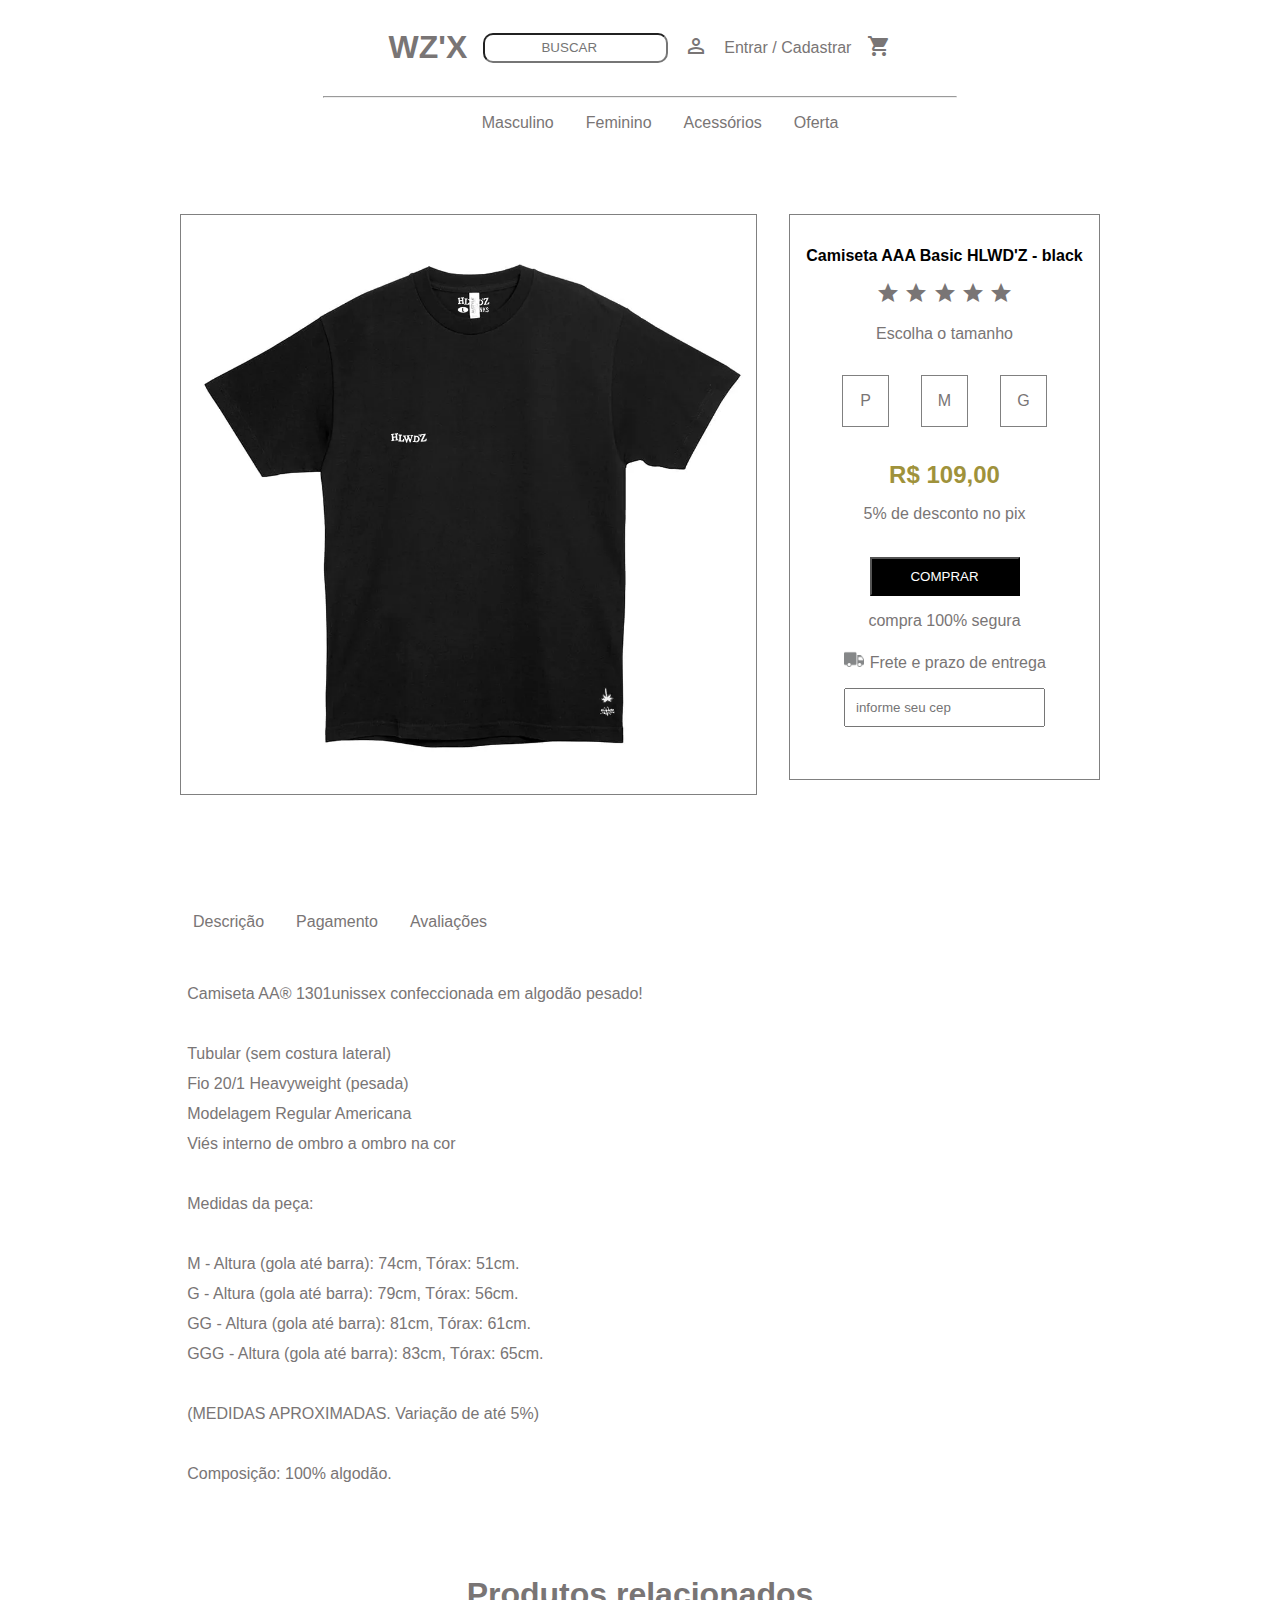
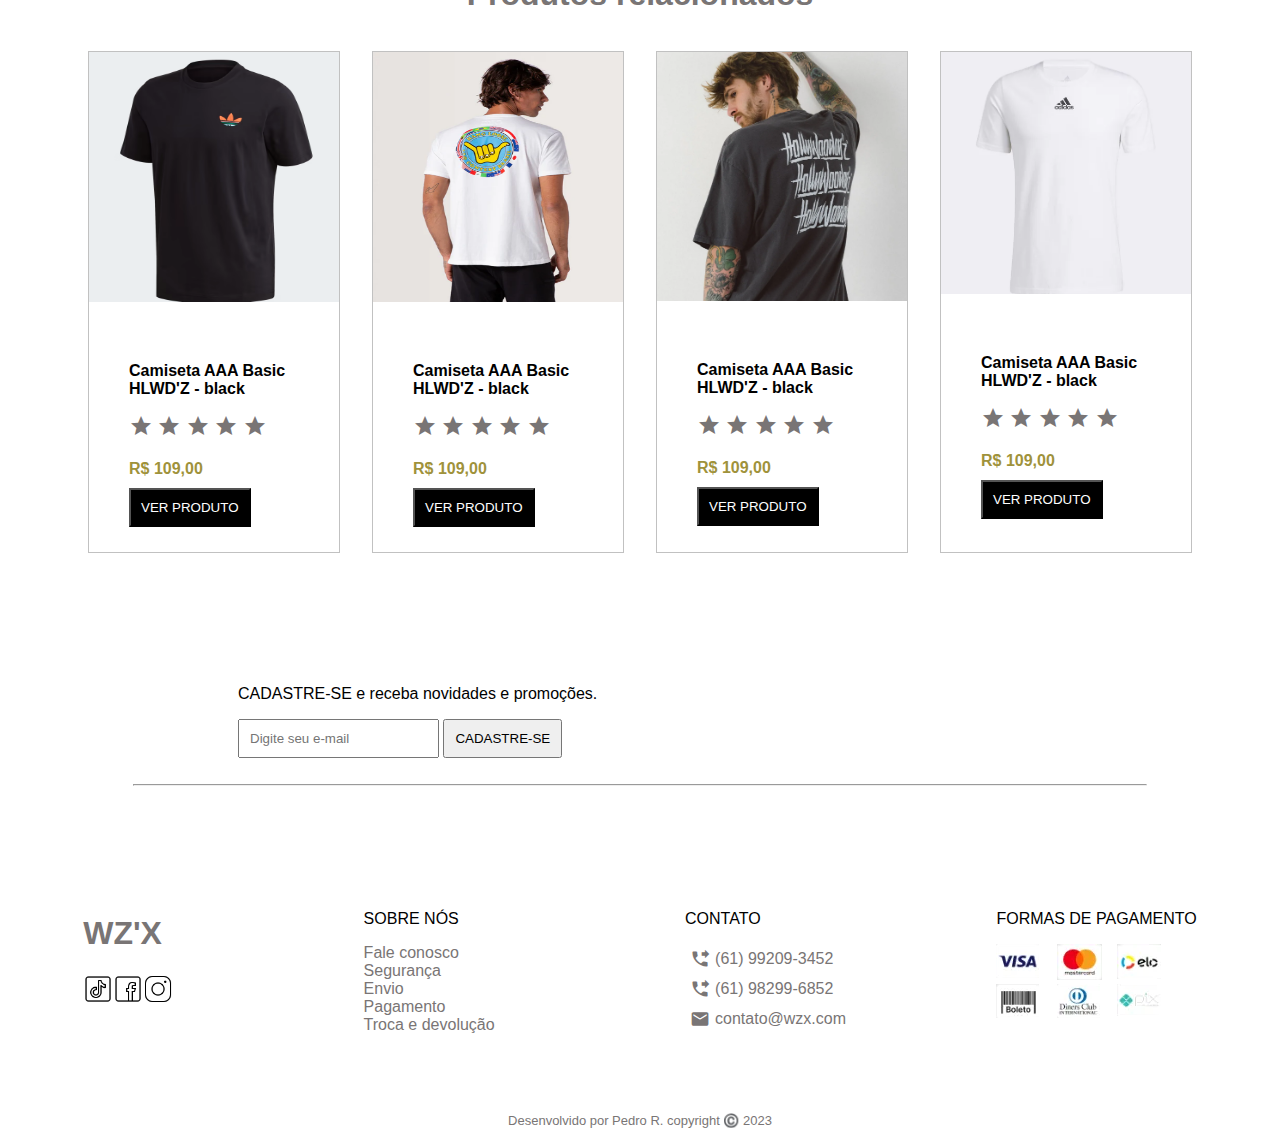
==== commit 71f971f9: "adicionando novas fotos" ====
--- a/compra.html
+++ b/compra.html
@@ -141,7 +141,7 @@
     <div class="cartao-rel">
         <div class="card-rel">
             <article class="card-principal">
-                <img class="foto-card" src="holly.PNG" alt="" width="280px">
+                <img class="foto-card" src="adidas.PNG" alt="" height="250px" width="280px">
                 <div class="texto-card">
                     <p class="titulo-card">Camiseta AAA Basic HLWD'Z - black</p>
                     <div class="avaliacao">
@@ -160,7 +160,7 @@
 
         <div class="card-rel">
             <article class="card-principal">
-                <img class="foto-card" src="hurley.PNG" alt="" height="250px" width="280px">
+                <img class="foto-card" src="hangloose.PNG" alt="" height="250px" width="280px">
                 <div class="texto-card">
                     <p class="titulo-card">Camiseta AAA Basic HLWD'Z - black</p>
                     <div class="avaliacao">
@@ -179,7 +179,7 @@
 
         <div class="card-rel">
             <article class="card-principal">
-                <img class="foto-card" src="ous.PNG" alt="" width="280px">
+                <img class="foto-card" src="hlwdz.PNG" alt="" width="280px">
                 <div class="texto-card">
                     <p class="titulo-card">Camiseta AAA Basic HLWD'Z - black</p>
                     <div class="avaliacao">
@@ -198,7 +198,7 @@
 
         <div class="card-rel">
             <article class="card-principal">
-                <img class="foto-card" src="holly.PNG" alt="" width="280px">
+                <img class="foto-card" src="adidasbranco.PNG" alt="" width="280px">
                 <div class="texto-card">
                     <p class="titulo-card">Camiseta AAA Basic HLWD'Z - black</p>
                     <div class="avaliacao">
--- a/style.css
+++ b/style.css
@@ -358,6 +358,8 @@
     padding: 10px;
     font-weight: bold;
     font-size: 18px;
+    background-color: black;
+    color: white;
 }
 
 .input-cartao {
@@ -468,6 +470,10 @@
         color: black;
     }
 
+    .botao-dois {
+        padding: 20px;
+    }
+
     .footer {
         padding-top: 100px;
         display: grid;
@@ -535,9 +541,9 @@
     }
 
     .foto-final {
-        width: 140px;
-        padding-top: 40px;
-    }
-
-
-}
+        width: 120px;
+        padding-top: 60px;
+    }
+
+
+}
